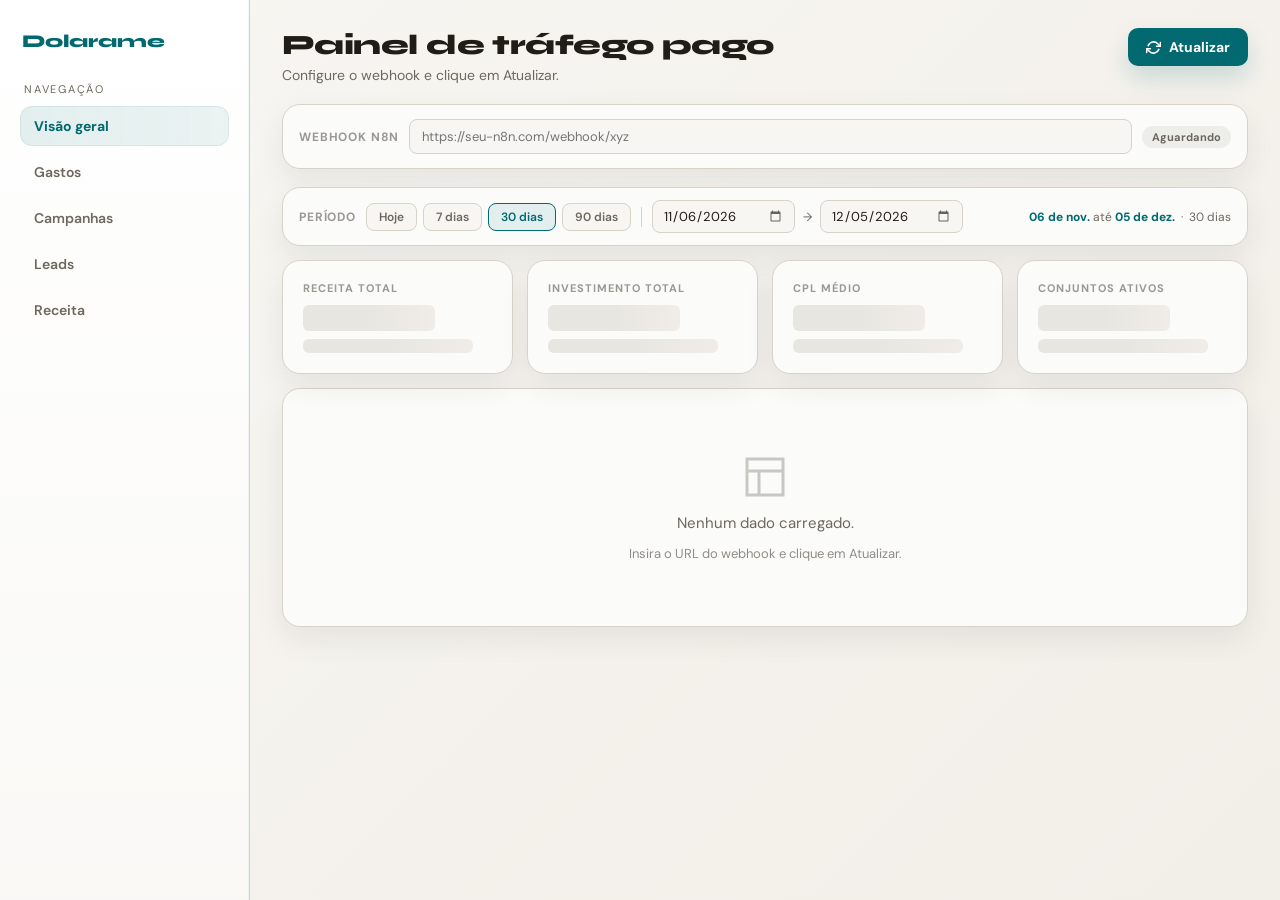
==== index.html @ 23c929d7 "update: separete files from projects" ====
<!DOCTYPE html>
<html lang="pt-BR" data-theme="light">

<head>
  <meta charset="UTF-8" />
  <meta name="viewport" content="width=device-width, initial-scale=1.0" />
  <title>Dolarame Board</title>
  <link
    href="https://fonts.googleapis.com/css2?family=Syne:wght@400;700;800&family=DM+Sans:ital,wght@0,400;0,500;0,700;1,400&display=swap"
    rel="stylesheet">
  <link rel="stylesheet" href="./shared.css" />
  <style>
    * {
      box-sizing: border-box;
    }

    body {
      margin: 0;
      font-family: 'DM Sans', Arial, sans-serif;
    }

    h1 {
      margin: 0;
      font-family: 'Syne', sans-serif;
      font-size: 28px;
      font-weight: 800;
      letter-spacing: -.01em;
    }

    .sub {
      color: var(--muted);
      margin-top: 4px;
      font-size: 14px;
    }

    .top-actions {
      display: flex;
      align-items: center;
      gap: 12px;
      flex-shrink: 0;
    }

    .last-updated {
      font-size: 12px;
      color: var(--muted);
    }

    .btn-refresh {
      display: inline-flex;
      align-items: center;
      gap: 8px;
      padding: 10px 18px;
      border-radius: 10px;
      background: var(--primary);
      color: #fff;
      font-family: 'DM Sans', sans-serif;
      font-size: 14px;
      font-weight: 700;
      border: none;
      cursor: pointer;
      transition: opacity .15s, transform .1s;
    }

    .btn-refresh:hover {
      opacity: .88;
    }

    .btn-refresh:active {
      transform: scale(.97);
    }

    .btn-refresh:disabled {
      opacity: .55;
      cursor: not-allowed;
    }

    .btn-refresh svg {
      width: 15px;
      height: 15px;
      transition: transform .6s ease;
    }

    .btn-refresh.loading svg {
      animation: spin .7s linear infinite;
    }

    @keyframes spin {
      to {
        transform: rotate(360deg);
      }
    }

    /* ── KPIs ── */
    .kpis {
      display: grid;
      grid-template-columns: repeat(4, minmax(0, 1fr));
      gap: 14px;
      margin-bottom: 14px;
    }

    .card {
      background: var(--surface2);
      border: 1px solid var(--border);
      border-radius: var(--radius);
      box-shadow: var(--shadow);
    }

    .kpi {
      padding: 20px;
    }

    .kpi .l {
      font-size: 11px;
      text-transform: uppercase;
      letter-spacing: .09em;
      color: #9a9891;
      font-weight: 700;
    }

    .kpi .v {
      font-size: 24px;
      font-weight: 800;
      font-family: 'Syne', sans-serif;
      margin-top: 10px;
    }

    .kpi .m {
      font-size: 13px;
      color: var(--muted);
      margin-top: 6px;
    }

    /* skeleton para KPIs */
    .skel {
      background: linear-gradient(90deg, #e8e6e1 25%, #f0ede8 50%, #e8e6e1 75%);
      background-size: 200% 100%;
      animation: shimmer 1.4s infinite;
      border-radius: 6px;
      height: 1em;
    }

    .skel-v {
      height: 1.6em;
      width: 70%;
      margin-top: 10px;
    }

    .skel-m {
      height: .9em;
      width: 90%;
      margin-top: 8px;
    }

    @keyframes shimmer {
      to {
        background-position: -200% 0;
      }
    }

    /* ── Estado de loading / erro / vazio ── */
    .state-box {
      display: flex;
      flex-direction: column;
      align-items: center;
      justify-content: center;
      gap: 12px;
      padding: 64px 24px;
      color: var(--muted);
      text-align: center;
    }

    .state-box svg {
      opacity: .35;
    }

    .state-box p {
      margin: 0;
      font-size: 15px;
    }

    .state-box small {
      font-size: 13px;
      opacity: .75;
    }

    .spinner-ring {
      width: 40px;
      height: 40px;
      border: 3px solid var(--border);
      border-top-color: var(--primary);
      border-radius: 50%;
      animation: spin .8s linear infinite;
    }

    /* ── Tabela ── */
    .table-card {
      overflow: auto;
    }

    .table-card table {
      width: 100%;
      border-collapse: collapse;
      min-width: 1600px;
    }

    .table-card th,
    .table-card td {
      padding: 16px;
      border-bottom: 1px solid var(--divider);
      vertical-align: top;
      text-align: left;
      font-size: 14px;
    }

    .table-card th {
      position: sticky;
      top: 0;
      background: var(--surface);
      z-index: 1;
      font-size: 11px;
      text-transform: uppercase;
      letter-spacing: .07em;
      color: #9a9891;
      font-weight: 700;
    }

    .table-card tr:last-child td {
      border-bottom: none;
    }

    .table-card tbody tr {
      transition: background .12s;
    }

    .table-card tbody tr:hover {
      background: rgba(1, 105, 111, .03);
    }

    .name {
      font-weight: 800;
      font-size: 14px;
    }

    .meta,
    .subt {
      display: block;
      color: var(--muted);
      font-size: 12px;
      margin-top: 4px;
    }

    /* badge de venda */
    .sale {
      display: inline-flex;
      flex-direction: column;
      gap: 3px;
      padding: 10px 12px;
      border-radius: 12px;
      border: 1px solid transparent;
      min-width: 128px;
    }

    .recent {
      background: rgba(67, 122, 34, .08);
      color: var(--success);
      border-color: rgba(67, 122, 34, .16);
    }

    .attention {
      background: rgba(209, 153, 0, .10);
      color: #9b6c00;
      border-color: rgba(209, 153, 0, .18);
    }

    .warn {
      background: rgba(218, 113, 1, .10);
      color: #a85600;
      border-color: rgba(218, 113, 1, .18);
    }

    .critical {
      background: rgba(161, 53, 68, .10);
      color: var(--error);
      border-color: rgba(161, 53, 68, .18);
    }

    .no-sale {
      background: rgba(111, 108, 101, .08);
      color: var(--muted);
      border-color: rgba(111, 108, 101, .18);
    }

    /* criativos */
    .creative {
      display: grid;
      gap: 6px;
      min-width: 200px;
    }

    .tag {
      font-size: 11px;
      font-weight: 700;
      padding: 3px 8px;
      border-radius: 999px;
      background: rgba(1, 105, 111, .10);
      color: var(--primary);
      margin-left: 4px;
    }

    .ad-item {
      display: flex;
      align-items: center;
      gap: 6px;
      font-size: 13px;
      color: var(--text);
    }

    /* Status dot agora é um ícone colorido por status */
    .ad-status-dot {
      width: 7px;
      height: 7px;
      border-radius: 50%;
      flex-shrink: 0;
    }

    .dot-active {
      background: var(--success);
    }

    .dot-paused {
      background: #e5a800;
    }

    /* amarelo */
    .dot-other {
      background: var(--error);
    }

    /* vermelho para demais status */

    /* Texto do criativo muda de cor conforme status */
    .ad-item.status-paused {
      color: #9b6c00;
    }

    .ad-item.status-other {
      color: var(--error);
    }

    .ad-item.status-active {
      color: var(--text);
    }

    .decision {
      max-width: 280px;
      padding: 10px 12px;
      border: 1px solid var(--border);
      border-radius: 10px;
      background: var(--surface);
      font-size: 13px;
    }

    .decision strong {
      display: block;
      margin-bottom: 2px;
    }

    .dash-val {
      color: var(--muted);
      font-style: italic;
    }

    /* ── Webhook config ── */
    .webhook-bar {
      display: flex;
      align-items: center;
      gap: 10px;
      margin-bottom: 18px;
      padding: 14px 16px;
      background: var(--surface2);
      border: 1px solid var(--border);
      border-radius: var(--radius);
    }

    .webhook-bar label {
      font-size: 12px;
      font-weight: 700;
      text-transform: uppercase;
      letter-spacing: .07em;
      color: #9a9891;
      white-space: nowrap;
    }

    .webhook-bar input {
      flex: 1;
      padding: 8px 12px;
      border: 1px solid var(--border);
      border-radius: 8px;
      background: var(--bg);
      font-family: 'DM Sans', monospace;
      font-size: 13px;
      color: var(--text);
      outline: none;
      transition: border-color .15s;
    }

    .webhook-bar input:focus {
      border-color: var(--primary);
    }

    .badge-status {
      font-size: 11px;
      font-weight: 700;
      padding: 4px 10px;
      border-radius: 999px;
      white-space: nowrap;
    }

    .bs-ok {
      background: var(--success-soft);
      color: var(--success);
    }

    .bs-err {
      background: var(--error-soft);
      color: var(--error);
    }

    .bs-idle {
      background: rgba(111, 108, 101, .1);
      color: var(--muted);
    }

    /* ── Date range picker ── */
    .date-bar {
      display: flex;
      align-items: center;
      gap: 10px;
      margin-bottom: 14px;
      padding: 12px 16px;
      background: var(--surface2);
      border: 1px solid var(--border);
      border-radius: var(--radius);
      flex-wrap: wrap;
    }

    .date-bar label {
      font-size: 12px;
      font-weight: 700;
      text-transform: uppercase;
      letter-spacing: .07em;
      color: #9a9891;
      white-space: nowrap;
    }

    .date-presets {
      display: flex;
      gap: 6px;
      flex-wrap: wrap;
    }

    .preset-btn {
      padding: 5px 12px;
      border-radius: 8px;
      border: 1px solid var(--border);
      background: var(--bg);
      font-family: 'DM Sans', sans-serif;
      font-size: 12px;
      font-weight: 600;
      color: var(--muted);
      cursor: pointer;
      transition: all .15s;
    }

    .preset-btn:hover {
      border-color: var(--primary);
      color: var(--primary);
      background: var(--primary-soft);
    }

    .preset-btn.active {
      background: var(--primary-soft);
      border-color: var(--primary);
      color: var(--primary);
    }

    .date-divider {
      width: 1px;
      height: 20px;
      background: var(--border);
      flex-shrink: 0;
    }

    .date-inputs {
      display: flex;
      align-items: center;
      gap: 8px;
    }

    .date-inputs span {
      font-size: 12px;
      color: var(--muted);
    }

    .date-input {
      padding: 6px 10px;
      border: 1px solid var(--border);
      border-radius: 8px;
      background: var(--bg);
      font-family: 'DM Sans', sans-serif;
      font-size: 13px;
      color: var(--text);
      outline: none;
      transition: border-color .15s;
      cursor: pointer;
    }

    .date-input:focus {
      border-color: var(--primary);
    }

    .date-input::-webkit-calendar-picker-indicator {
      cursor: pointer;
      opacity: .6;
    }

    .date-range-label {
      font-size: 12px;
      color: var(--muted);
      white-space: nowrap;
      margin-left: auto;
    }

    .date-range-label strong {
      color: var(--primary);
      font-weight: 700;
    }
  </style>
  </style>
</head>

<body>
  <div class="dash">
    <aside class="side">
      <div class="logo">
        <!-- Logo oficial Dolarame -->
        <img src="https://www.dolarame.com.br/wp-content/uploads/2022/11/dolarame_logo_verde-claro_verde-escuro.png"
          alt="Dolarame" onerror="this.style.display='none'; this.nextElementSibling.style.display='flex';" />
        <!-- Fallback de texto caso a imagem falhe -->
        <span
          style="display:none; font-family:'Syne',sans-serif; font-size:18px; font-weight:800; color:var(--primary);">Dolarame</span>
      </div>
      <div data-shared-nav></div>
    </aside>

    <main class="main">
      <div class="top">
        <div>
          <h1>Painel de tráfego pago</h1>
          <div class="sub" id="subtitle">Configure o webhook e clique em Atualizar.</div>
        </div>
        <div class="top-actions">
          <span class="last-updated" id="lastUpdated"></span>
          <button class="btn-refresh" id="btnRefresh" onclick="fetchData()">
            <svg viewBox="0 0 24 24" fill="none" stroke="currentColor" stroke-width="2.5" stroke-linecap="round"
              stroke-linejoin="round">
              <path d="M23 4v6h-6" />
              <path d="M1 20v-6h6" />
              <path d="M3.51 9a9 9 0 0 1 14.85-3.36L23 10M1 14l4.64 4.36A9 9 0 0 0 20.49 15" />
            </svg>
            Atualizar
          </button>
        </div>
      </div>

      <!-- Webhook config -->
      <div class="webhook-bar">
        <label>Webhook N8N</label>
        <input type="text" id="webhookUrl" placeholder="https://seu-n8n.com/webhook/xyz" />
        <span class="badge-status bs-idle" id="statusBadge">Aguardando</span>
      </div>

      <!-- Date range picker -->
      <div class="date-bar">
        <label>Período</label>
        <div class="date-presets">
          <button class="preset-btn" data-days="0">Hoje</button>
          <button class="preset-btn" data-days="6">7 dias</button>
          <button class="preset-btn active" data-days="29">30 dias</button>
          <button class="preset-btn" data-days="89">90 dias</button>
        </div>
        <div class="date-divider"></div>
        <div class="date-inputs">
          <input type="date" class="date-input" id="startDate" />
          <span>→</span>
          <input type="date" class="date-input" id="endDate" />
        </div>
        <span class="date-range-label" id="dateRangeLabel"></span>
      </div>

      <!-- KPIs -->
      <div class="kpis" id="kpisArea">
        <div class="card kpi">
          <div class="l">Receita total</div>
          <div class="skel skel-v"></div>
          <div class="skel skel-m"></div>
        </div>
        <div class="card kpi">
          <div class="l">Investimento total</div>
          <div class="skel skel-v"></div>
          <div class="skel skel-m"></div>
        </div>
        <div class="card kpi">
          <div class="l">CPL médio</div>
          <div class="skel skel-v"></div>
          <div class="skel skel-m"></div>
        </div>
        <div class="card kpi">
          <div class="l">Conjuntos ativos</div>
          <div class="skel skel-v"></div>
          <div class="skel skel-m"></div>
        </div>
      </div>

      <!-- Tabela -->
      <div class="card table-card" id="tableArea">
        <div class="state-box">
          <svg width="48" height="48" viewBox="0 0 24 24" fill="none" stroke="currentColor" stroke-width="1.5">
            <path d="M3 3h18v18H3z" rx="2" />
            <path d="M3 9h18M9 21V9" />
          </svg>
          <p>Nenhum dado carregado.</p>
          <small>Insira o URL do webhook e clique em Atualizar.</small>
        </div>
      </div>
    </main>
  </div>

  <script src="./shared-menu.js"></script>
  <script>
    // ── Helpers ──────────────────────────────────────────────────────────
    const brl = v => 'R$ ' + Number(v).toLocaleString('pt-BR', { minimumFractionDigits: 2, maximumFractionDigits: 2 });
    const brlInt = v => 'R$ ' + Number(v).toLocaleString('pt-BR', { minimumFractionDigits: 0, maximumFractionDigits: 0 });

    function daysSince(dateStr) {
      if (!dateStr) return null;
      const diff = Date.now() - new Date(dateStr).getTime();
      return Math.floor(diff / 86400000);
    }

    function saleClass(days) {
      if (days === null) return 'no-sale';
      if (days <= 3) return 'recent';
      if (days <= 7) return 'attention';
      if (days <= 14) return 'warn';
      return 'critical';
    }

    function saleLabel(days) {
      if (days === null) return '<strong>—</strong><span class="subt">Sem registro</span>';
      if (days === 0) return '<strong>Hoje</strong><span class="subt">Vendeu hoje</span>';
      return `<strong>${days} dia${days !== 1 ? 's' : ''}</strong><span class="subt">Última venda</span>`;
    }

    // ── Status do criativo: dot + classe de cor no texto ─────────────────
    function adStatusDot(status) {
      if (!status) return '';
      const s = status.toUpperCase();
      if (s === 'ACTIVE') return `<span class="ad-status-dot dot-active"></span>`;
      if (s === 'PAUSED') return `<span class="ad-status-dot dot-paused"></span>`;
      return `<span class="ad-status-dot dot-other"></span>`;
    }

    function adItemClass(status) {
      if (!status) return 'status-other';
      const s = status.toUpperCase();
      if (s === 'ACTIVE') return 'status-active';
      if (s === 'PAUSED') return 'status-paused';
      return 'status-other';
    }

    function dash(val) {
      return (val === null || val === undefined || val === '')
        ? '<span class="dash-val">—</span>'
        : val;
    }

    // ── Ordenação por venda mais recente ─────────────────────────────────
    function sortByLastSale(data) {
      return [...data].sort((a, b) => {
        const dateA = a.ad_sets?.resume?.lastSaleDate;
        const dateB = b.ad_sets?.resume?.lastSaleDate;
        // Sem data vai pro final
        if (!dateA && !dateB) return 0;
        if (!dateA) return 1;
        if (!dateB) return -1;
        return new Date(dateB) - new Date(dateA); // mais recente primeiro
      });
    }

    // ── KPIs ─────────────────────────────────────────────────────────────
    function renderKPIs(data) {
      const totalRevenue = data.reduce((s, i) => s + (i.ad_sets?.resume?.totalConverted || 0), 0);
      const totalSpend = data.reduce((s, i) => s + (i.ad_sets?.spend || 0), 0);
      const totalLeads = data.reduce((s, i) => s + (i.ad_sets?.resume?.capturedCount || 0), 0);
      const activeCount = data.filter(i => i.ad_sets?.effective_status === 'ACTIVE').length;
      const roas = totalSpend > 0 ? (totalRevenue / totalSpend).toFixed(2) : '—';
      const cpl = totalLeads > 0 ? (totalSpend / totalLeads).toFixed(2) : '—';

      document.getElementById('kpisArea').innerHTML = `
        <div class="card kpi">
          <div class="l">Receita total</div>
          <div class="v">${brlInt(totalRevenue)}</div>
          <div class="m">ROAS geral: ${roas}</div>
        </div>
        <div class="card kpi">
          <div class="l">Investimento total</div>
          <div class="v">${brlInt(totalSpend)}</div>
          <div class="m">${data.length} conjuntos no total</div>
        </div>
        <div class="card kpi">
          <div class="l">CPL médio</div>
          <div class="v">R$ ${cpl}</div>
          <div class="m">${totalLeads.toLocaleString('pt-BR')} leads captados</div>
        </div>
        <div class="card kpi">
          <div class="l">Conjuntos ativos</div>
          <div class="v">${activeCount}</div>
          <div class="m">${data.length - activeCount} pausado${data.length - activeCount !== 1 ? 's' : ''}</div>
        </div>
      `;
    }

    // ── Tabela ───────────────────────────────────────────────────────────
    function renderTable(data) {
      // Ordena por última venda mais recente antes de renderizar
      const sorted = sortByLastSale(data);

      const rows = sorted.map(item => {
        const campaign = item.campaign?.name || '—';
        const adset = item.ad_sets || {};
        const ads = item.ads || [];
        const resume = adset.resume || {};

        const days = daysSince(resume.lastSaleDate);
        const sClass = saleClass(days);
        const sLbl = saleLabel(days);

        const status = adset.effective_status || '';
        const statusTxt = status === 'ACTIVE' ? 'Ativo' : status === 'PAUSED' ? 'Pausado' : status || '—';

        const spend = adset.spend != null ? brl(adset.spend) : '—';
        const daily = adset.daily_budget != null ? brlInt(adset.daily_budget / 100) : '—';
        const revenue = resume.totalConverted != null ? brl(resume.totalConverted) : '—';
        const roas = (adset.spend && resume.totalConverted)
          ? (resume.totalConverted / adset.spend).toFixed(2)
          : null;
        const cpl = (adset.spend && resume.capturedCount)
          ? brl(adset.spend / resume.capturedCount)
          : '—';
        const cpr = resume.soldCount && adset.spend
          ? brl(adset.spend / resume.soldCount)
          : null;

        // Criativos com cor por status
        const creativesHtml = ads.length
          ? ads.map((ad, idx) => {
            const label = ad.name || `Criativo ${idx + 1}`;
            const isFirst = idx === 0;
            const itemClass = adItemClass(ad.effective_status);
            return `<div class="ad-item ${itemClass}">${adStatusDot(ad.effective_status)}<span>${label}${isFirst ? '<span class="tag">Maior orçamento</span>' : ''}</span></div>`;
          }).join('')
          : '<span class="dash-val">—</span>';

        return `
          <tr>
            <td>
              <span class="name">${adset.name || '—'}</span>
              <span class="meta">${campaign}</span>
              <span class="meta">${statusTxt}</span>
            </td>
            <td>
              <span class="sale ${sClass}">${sLbl}</span>
            </td>
            <td>
              ${cpr ? cpr + '<span class="subt">por venda</span>' : dash(null)}
            </td>
            <td>
              <div class="creative">${creativesHtml}</div>
            </td>
            <td>${cpl}</td>
            <td>
              <div class="decision">
                <span class="dash-val">—</span>
              </div>
            </td>
            <td>${daily}<span class="subt">por dia</span></td>
            <td>${spend}</td>
            <td>
              ${revenue}
              ${roas ? `<span class="subt">ROAS ${roas}</span>` : ''}
            </td>
          </tr>
        `;
      }).join('');

      document.getElementById('tableArea').innerHTML = `
        <table>
          <thead>
            <tr>
              <th>Nome do conjunto</th>
              <th>Última venda ↓</th>
              <th>Custo por resultado</th>
              <th>Criativos</th>
              <th>Custo por lead</th>
              <th>Última decisão</th>
              <th>Orçamento diário</th>
              <th>Total gasto</th>
              <th>Receita gerada</th>
            </tr>
          </thead>
          <tbody>${rows}</tbody>
        </table>
      `;
    }

    // ── Fetch principal ───────────────────────────────────────────────────
    async function fetchData() {
      const url = document.getElementById('webhookUrl').value.trim();
      if (!url) {
        alert('Insira o URL do webhook do N8N antes de atualizar.');
        return;
      }

      const btn = document.getElementById('btnRefresh');
      const badge = document.getElementById('statusBadge');
      const sub = document.getElementById('subtitle');

      btn.disabled = true;
      btn.classList.add('loading');
      badge.textContent = 'Carregando…';
      badge.className = 'badge-status bs-idle';

      document.getElementById('tableArea').innerHTML = `
        <div class="state-box">
          <div class="spinner-ring"></div>
          <p>Buscando dados no N8N…</p>
          <small>Isso pode levar alguns segundos.</small>
        </div>
      `;

      document.getElementById('kpisArea').innerHTML = `
        <div class="card kpi"><div class="l">Receita total</div><div class="skel skel-v"></div><div class="skel skel-m"></div></div>
        <div class="card kpi"><div class="l">Investimento total</div><div class="skel skel-v"></div><div class="skel skel-m"></div></div>
        <div class="card kpi"><div class="l">CPL médio</div><div class="skel skel-v"></div><div class="skel skel-m"></div></div>
        <div class="card kpi"><div class="l">Conjuntos ativos</div><div class="skel skel-v"></div><div class="skel skel-m"></div></div>
      `;

      try {
        const res = await fetch(url, {
          method: 'POST',
          headers: { 'Content-Type': 'application/json' },
          body: JSON.stringify({
            source: 'dolarame-board',
            timestamp: new Date().toISOString(),
            startDate: document.getElementById('startDate').value,
            endDate: document.getElementById('endDate').value,
          }),
        });

        if (!res.ok) throw new Error(`HTTP ${res.status}`);

        let raw = await res.json();
        console.log('[Dolarame] Resposta bruta do N8N:', JSON.stringify(raw, null, 2));

        let data = raw;

        if (!Array.isArray(data)) {
          if (Array.isArray(data.data)) data = data.data;
          else if (Array.isArray(data.items)) data = data.items;
          else if (Array.isArray(data.results)) data = data.results;
          else if (data.campaign || data.ad_sets) data = [data];
          else {
            const found = Object.values(data).find(v => Array.isArray(v));
            if (found) data = found;
            else throw new Error(`Formato inesperado. Veja o console (F12) para o JSON bruto.`);
          }
        }

        if (data.length > 0 && data[0].json && !data[0].ad_sets) {
          data = data.map(i => i.json);
        }

        renderKPIs(data);
        renderTable(data);

        const now = new Date().toLocaleTimeString('pt-BR', { hour: '2-digit', minute: '2-digit' });
        document.getElementById('lastUpdated').textContent = `Atualizado às ${now}`;
        sub.textContent = `${data.length} conjunto${data.length !== 1 ? 's' : ''} carregado${data.length !== 1 ? 's' : ''}.`;
        badge.textContent = 'OK';
        badge.className = 'badge-status bs-ok';

      } catch (err) {
        document.getElementById('tableArea').innerHTML = `
          <div class="state-box">
            <svg width="48" height="48" viewBox="0 0 24 24" fill="none" stroke="currentColor" stroke-width="1.5"><circle cx="12" cy="12" r="10"/><line x1="12" y1="8" x2="12" y2="12"/><line x1="12" y1="16" x2="12.01" y2="16"/></svg>
            <p>Erro ao buscar dados.</p>
            <small>${err.message}</small>
          </div>
        `;

        document.getElementById('kpisArea').innerHTML = `
          <div class="card kpi"><div class="l">Receita total</div><div class="v">—</div></div>
          <div class="card kpi"><div class="l">Investimento total</div><div class="v">—</div></div>
          <div class="card kpi"><div class="l">CPL médio</div><div class="v">—</div></div>
          <div class="card kpi"><div class="l">Conjuntos ativos</div><div class="v">—</div></div>
        `;

        badge.textContent = 'Erro';
        badge.className = 'badge-status bs-err';
        sub.textContent = 'Falha ao carregar dados.';
      } finally {
        btn.disabled = false;
        btn.classList.remove('loading');
      }
    }

    // ── Date range logic ─────────────────────────────────────────────────
    function toLocalISO(date) {
      // Returns YYYY-MM-DD in local timezone
      const y = date.getFullYear();
      const m = String(date.getMonth() + 1).padStart(2, '0');
      const d = String(date.getDate()).padStart(2, '0');
      return `${y}-${m}-${d}`;
    }

    function applyPreset(days) {
      const end = new Date();
      const start = new Date();
      start.setDate(start.getDate() - days);
      document.getElementById('startDate').value = toLocalISO(start);
      document.getElementById('endDate').value = toLocalISO(end);
      updateRangeLabel();
    }

    function updateRangeLabel() {
      const start = document.getElementById('startDate').value;
      const end = document.getElementById('endDate').value;
      const lbl = document.getElementById('dateRangeLabel');
      if (!start || !end) { lbl.innerHTML = ''; return; }

      const fmt = d => new Date(d + 'T00:00:00').toLocaleDateString('pt-BR', { day: '2-digit', month: 'short' });
      const diffDays = Math.round((new Date(end) - new Date(start)) / 86400000) + 1;
      lbl.innerHTML = `<strong>${fmt(start)}</strong> até <strong>${fmt(end)}</strong> &nbsp;·&nbsp; ${diffDays} dia${diffDays !== 1 ? 's' : ''}`;
    }

    function syncPresetButtons() {
      const start = document.getElementById('startDate').value;
      const end = document.getElementById('endDate').value;
      if (!start || !end) return;

      const endDate = new Date(end + 'T00:00:00');
      const startDate = new Date(start + 'T00:00:00');
      const today = new Date(); today.setHours(0, 0, 0, 0);
      const diffDays = Math.round((endDate - startDate) / 86400000);

      const presetMap = { 0: 0, 6: 6, 29: 29, 89: 89 };

      document.querySelectorAll('.preset-btn').forEach(btn => {
        const d = parseInt(btn.dataset.days);
        const expectedStart = new Date(today);
        expectedStart.setDate(today.getDate() - d);
        const matches = toLocalISO(expectedStart) === start && toLocalISO(today) === end;
        btn.classList.toggle('active', matches);
      });
    }

    // Trigger fetch when both dates are set
    function onDateChange() {
      const start = document.getElementById('startDate').value;
      const end = document.getElementById('endDate').value;
      updateRangeLabel();
      syncPresetButtons();
      if (start && end && start <= end) {
        const url = document.getElementById('webhookUrl').value.trim();
        if (url) fetchData();
      }
    }

    window.addEventListener('DOMContentLoaded', () => {
      // Restore webhook URL
      const saved = localStorage.getItem('dolarame_webhook_url');
      if (saved) document.getElementById('webhookUrl').value = saved;

      // Restore or default dates
      const savedStart = localStorage.getItem('dolarame_start_date');
      const savedEnd = localStorage.getItem('dolarame_end_date');
      if (savedStart && savedEnd) {
        document.getElementById('startDate').value = savedStart;
        document.getElementById('endDate').value = savedEnd;
        updateRangeLabel();
        syncPresetButtons();
      } else {
        applyPreset(29); // default: last 30 days
      }

      // Preset buttons
      document.querySelectorAll('.preset-btn').forEach(btn => {
        btn.addEventListener('click', () => {
          const days = parseInt(btn.dataset.days);
          applyPreset(days);
          document.querySelectorAll('.preset-btn').forEach(b => b.classList.remove('active'));
          btn.classList.add('active');
          const url = document.getElementById('webhookUrl').value.trim();
          if (url) fetchData();
        });
      });

      // Date inputs
      document.getElementById('startDate').addEventListener('change', () => {
        localStorage.setItem('dolarame_start_date', document.getElementById('startDate').value);
        onDateChange();
      });
      document.getElementById('endDate').addEventListener('change', () => {
        localStorage.setItem('dolarame_end_date', document.getElementById('endDate').value);
        onDateChange();
      });
    });

    document.getElementById('webhookUrl').addEventListener('input', e => {
      localStorage.setItem('dolarame_webhook_url', e.target.value);
    });
  </script>
</body>

</html>
---- shared.css ----
:root {
  --bg: #f7f6f2;
  --surface: #f9f8f5;
  --surface-strong: #ffffff;
  --surface2: #fbfbf9;
  --border: #d8d3c9;
  --divider: #e5e0d7;
  --text: #201c16;
  --muted: #6d685e;
  --primary: #01696f;
  --primary-soft: #e3efee;
  --accent: #0f8c91;
  --radius: 18px;
  --shadow: 0 12px 30px rgba(20, 24, 29, 0.07);
}

body {
  background: linear-gradient(135deg, #f7f6f2 0%, #f2eee8 100%);
  color: var(--text);
}

.dash {
  display: grid;
  grid-template-columns: 250px 1fr;
  min-height: 100vh;
  background: transparent;
}

.side {
  position: sticky;
  top: 0;
  height: 100vh;
  padding: 24px 20px;
  border-right: 1px solid var(--border);
  background: linear-gradient(180deg, rgba(255, 255, 255, 0.96), rgba(249, 248, 245, 0.96));
  backdrop-filter: blur(12px);
  box-shadow: inset -1px 0 0 rgba(1, 105, 111, 0.05);
}

.logo {
  display: flex;
  align-items: center;
  gap: 10px;
  margin-bottom: 16px;
  padding: 6px 2px;
}

.logo img {
  height: 48px;
  width: auto;
  object-fit: contain;
  filter: drop-shadow(0 4px 10px rgba(1, 105, 111, 0.16));
}

.navt {
  font-size: 11px;
  letter-spacing: 0.16em;
  text-transform: uppercase;
  color: var(--muted);
  margin: 24px 0 10px;
  padding-left: 4px;
}

.nav a {
  display: flex;
  align-items: center;
  gap: 8px;
  padding: 11px 14px;
  border-radius: 12px;
  color: var(--muted);
  text-decoration: none;
  margin-bottom: 6px;
  font-size: 14px;
  font-weight: 600;
  transition: all 180ms ease;
}

.nav a:hover {
  background: rgba(1, 105, 111, 0.08);
  color: var(--primary);
  transform: translateX(2px);
}

.nav a.active {
  background: linear-gradient(90deg, var(--primary-soft), rgba(1, 105, 111, 0.08));
  color: var(--primary);
  font-weight: 700;
  box-shadow: inset 0 0 0 1px rgba(1, 105, 111, 0.08);
}

.main {
  padding: 28px 32px;
}

.top {
  display: flex;
  justify-content: space-between;
  align-items: flex-start;
  margin-bottom: 20px;
  gap: 16px;
}

.top h1 {
  margin: 0;
  font-family: 'Syne', sans-serif;
  letter-spacing: -0.02em;
}

.sub {
  color: var(--muted);
  margin-top: 6px;
  font-size: 14px;
}

.card {
  background: rgba(255, 255, 255, 0.94);
  border: 1px solid var(--border);
  border-radius: var(--radius);
  box-shadow: var(--shadow);
}

.btn-refresh {
  box-shadow: 0 12px 24px rgba(1, 105, 111, 0.18);
}

.webhook-bar,
.date-bar {
  background: rgba(255, 255, 255, 0.9);
  border: 1px solid var(--divider);
  border-radius: 18px;
  box-shadow: var(--shadow);
}

.kpi {
  padding: 20px;
}

.table-card {
  overflow: auto;
}

.table-card th {
  background: var(--surface);
}

@media (max-width: 980px) {
  .dash {
    grid-template-columns: 1fr;
  }

  .side {
    display: none;
  }

  .main {
    padding: 20px;
  }
}
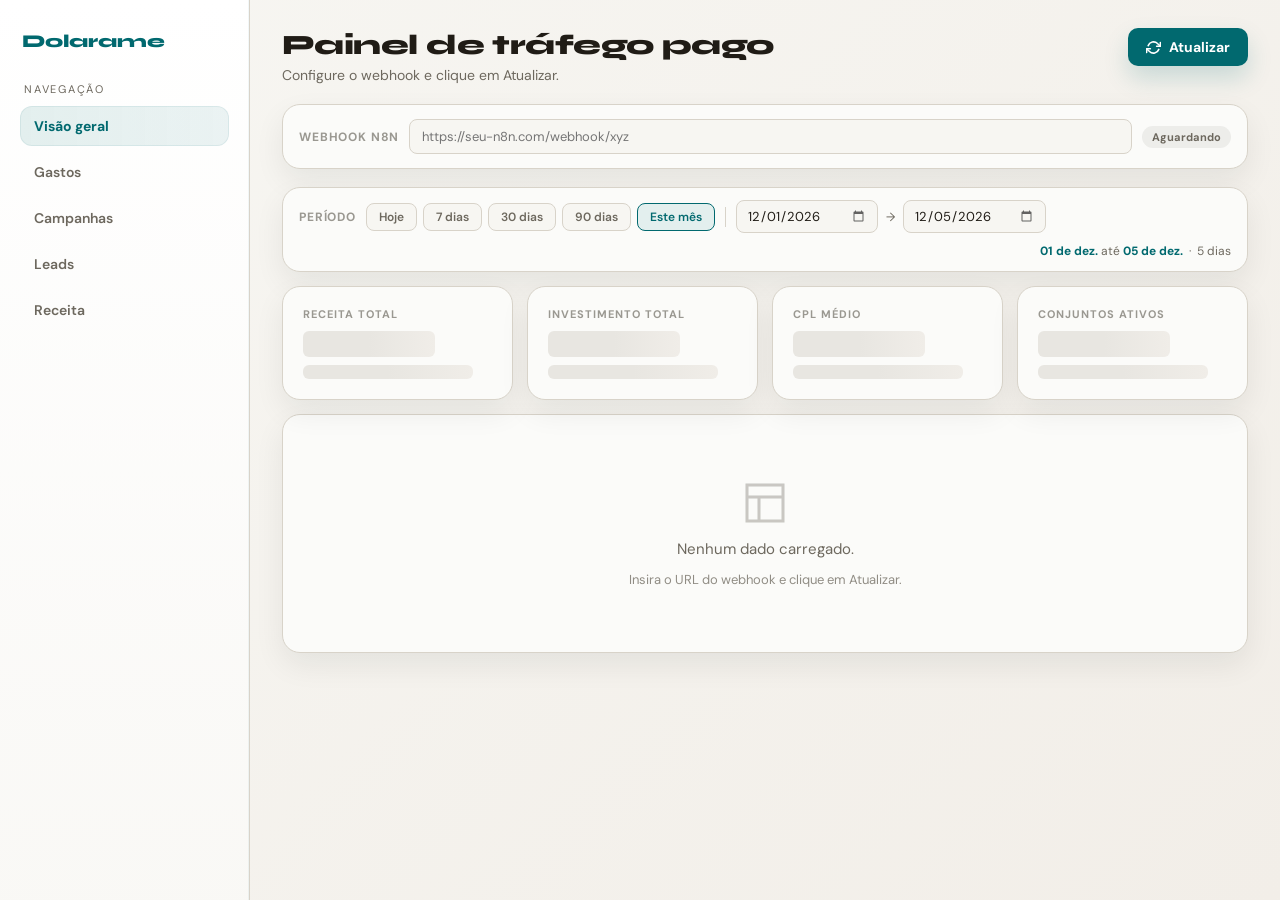
==== commit 7e8b68fc: "feat: add this_month and change date default picker" ====
--- a/index.html
+++ b/index.html
@@ -536,7 +536,6 @@
       font-weight: 700;
     }
   </style>
-  </style>
 </head>
 
 <body>
@@ -586,8 +585,9 @@
         <div class="date-presets">
           <button class="preset-btn" data-days="0">Hoje</button>
           <button class="preset-btn" data-days="6">7 dias</button>
-          <button class="preset-btn active" data-days="29">30 dias</button>
+          <button class="preset-btn" data-days="29">30 dias</button>
           <button class="preset-btn" data-days="89">90 dias</button>
+          <button class="preset-btn active" id="btnMonthToDate">Este mês</button>
         </div>
         <div class="date-divider"></div>
         <div class="date-inputs">
@@ -943,6 +943,14 @@
       updateRangeLabel();
     }
 
+    function applyMonthToDate() {
+      const end = new Date();
+      const start = new Date(end.getFullYear(), end.getMonth(), 1); // dia 1 do mês atual
+      document.getElementById('startDate').value = toLocalISO(start);
+      document.getElementById('endDate').value = toLocalISO(end);
+      updateRangeLabel();
+    }
+
     function updateRangeLabel() {
       const start = document.getElementById('startDate').value;
       const end = document.getElementById('endDate').value;
@@ -962,17 +970,22 @@
       const endDate = new Date(end + 'T00:00:00');
       const startDate = new Date(start + 'T00:00:00');
       const today = new Date(); today.setHours(0, 0, 0, 0);
-      const diffDays = Math.round((endDate - startDate) / 86400000);
-
-      const presetMap = { 0: 0, 6: 6, 29: 29, 89: 89 };
-
-      document.querySelectorAll('.preset-btn').forEach(btn => {
+
+      let anyDaysMatch = false;
+
+      document.querySelectorAll('.preset-btn[data-days]').forEach(btn => {
         const d = parseInt(btn.dataset.days);
         const expectedStart = new Date(today);
         expectedStart.setDate(today.getDate() - d);
         const matches = toLocalISO(expectedStart) === start && toLocalISO(today) === end;
         btn.classList.toggle('active', matches);
+        if (matches) anyDaysMatch = true;
       });
+
+      // Verifica se corresponde ao "mês atual"
+      const monthStart = new Date(today.getFullYear(), today.getMonth(), 1);
+      const isMonthToDate = toLocalISO(monthStart) === start && toLocalISO(today) === end;
+      document.getElementById('btnMonthToDate').classList.toggle('active', isMonthToDate && !anyDaysMatch);
     }
 
     // Trigger fetch when both dates are set
@@ -1001,11 +1014,11 @@
         updateRangeLabel();
         syncPresetButtons();
       } else {
-        applyPreset(29); // default: last 30 days
+        applyMonthToDate(); // padrão: do dia 1 do mês atual até hoje
       }
 
-      // Preset buttons
-      document.querySelectorAll('.preset-btn').forEach(btn => {
+      // Preset buttons (dias fixos)
+      document.querySelectorAll('.preset-btn[data-days]').forEach(btn => {
         btn.addEventListener('click', () => {
           const days = parseInt(btn.dataset.days);
           applyPreset(days);
@@ -1014,6 +1027,15 @@
           const url = document.getElementById('webhookUrl').value.trim();
           if (url) fetchData();
         });
+      });
+
+      // Botão "Este mês"
+      document.getElementById('btnMonthToDate').addEventListener('click', () => {
+        applyMonthToDate();
+        document.querySelectorAll('.preset-btn').forEach(b => b.classList.remove('active'));
+        document.getElementById('btnMonthToDate').classList.add('active');
+        const url = document.getElementById('webhookUrl').value.trim();
+        if (url) fetchData();
       });
 
       // Date inputs
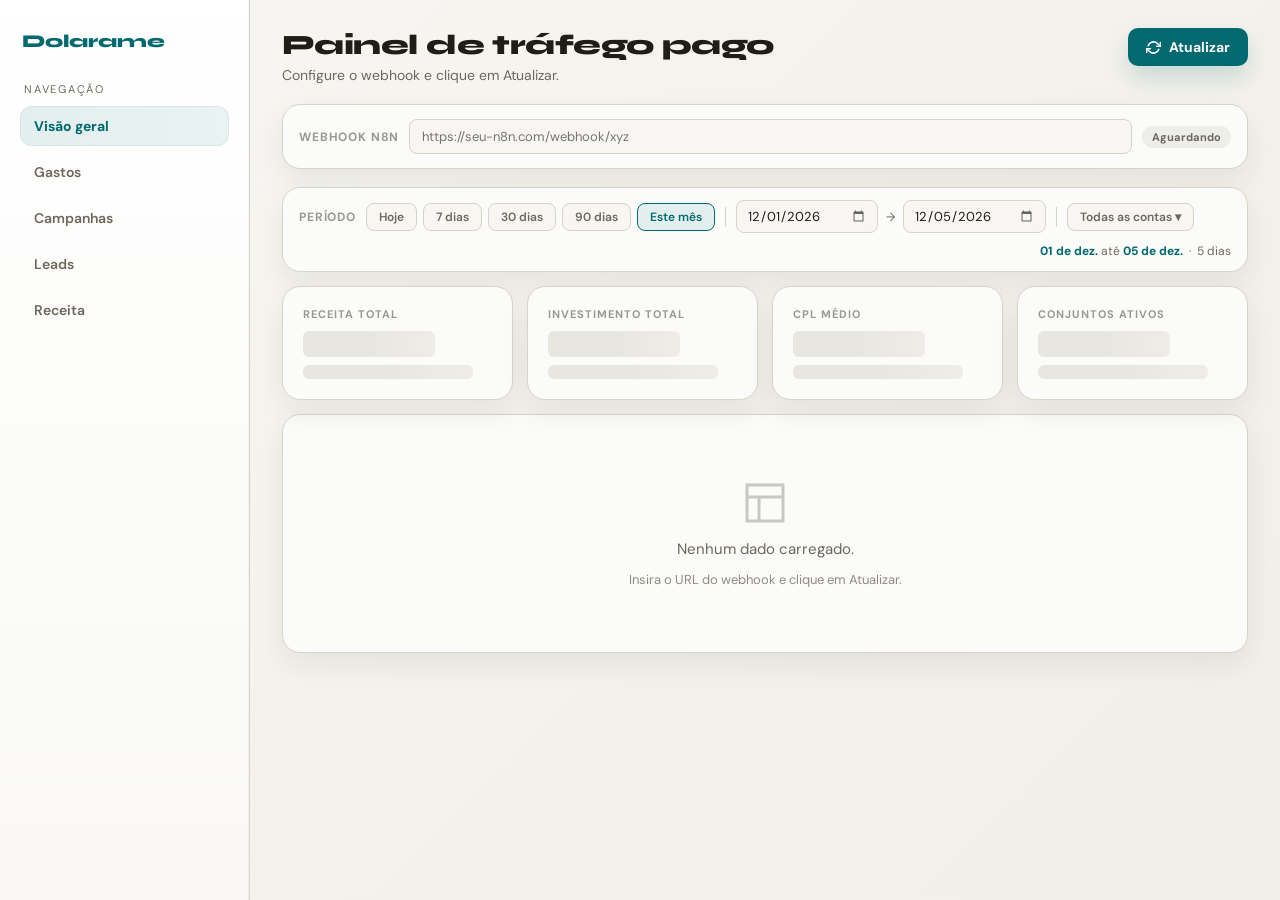
==== commit 2535ff72: "feat: add account selector" ====
--- a/index.html
+++ b/index.html
@@ -535,6 +535,65 @@
       color: var(--primary);
       font-weight: 700;
     }
+
+    /* ── Seletor de contas ── */
+    .account-selector {
+      position: relative;
+    }
+
+    .account-dropdown {
+      display: none;
+      position: absolute;
+      top: calc(100% + 6px);
+      left: 0;
+      min-width: 240px;
+      max-height: 280px;
+      overflow-y: auto;
+      background: var(--surface);
+      border: 1px solid var(--border);
+      border-radius: 10px;
+      box-shadow: var(--shadow);
+      padding: 8px;
+      z-index: 30;
+    }
+
+    .account-dropdown.open {
+      display: block;
+    }
+
+    .account-dropdown-item {
+      display: flex;
+      align-items: center;
+      gap: 8px;
+      padding: 7px 8px;
+      border-radius: 8px;
+      cursor: pointer;
+      font-size: 13px;
+    }
+
+    .account-dropdown-item:hover {
+      background: var(--primary-soft);
+    }
+
+    .account-dropdown-item label {
+      cursor: pointer;
+      flex: 1;
+      text-transform: none;
+      letter-spacing: normal;
+      font-weight: 500;
+      color: var(--text);
+    }
+
+    .account-dropdown-item input[type="checkbox"] {
+      cursor: pointer;
+      accent-color: var(--primary);
+    }
+
+    .account-dropdown-divider {
+      height: 1px;
+      background: var(--divider);
+      margin: 6px 0;
+    }
   </style>
 </head>
 
@@ -595,6 +654,25 @@
           <span>→</span>
           <input type="date" class="date-input" id="endDate" />
         </div>
+
+        <div class="date-divider"></div>
+
+        <div class="account-selector" id="accountSelector">
+          <button class="preset-btn" type="button" onclick="toggleAccountDropdown()">
+            <span id="accountSelectorLabel">Todas as contas</span> ▾
+          </button>
+          <div class="account-dropdown" id="accountDropdown">
+            <div class="account-dropdown-item">
+              <input type="checkbox" id="accountSelectAll" checked onchange="onSelectAllToggle(this)" />
+              <label for="accountSelectAll"><strong>Selecionar todas</strong></label>
+            </div>
+            <div class="account-dropdown-divider"></div>
+            <div id="accountCheckboxList">
+              <!-- populado dinamicamente após o fetch -->
+            </div>
+          </div>
+        </div>
+
         <span class="date-range-label" id="dateRangeLabel"></span>
       </div>
 
@@ -660,6 +738,98 @@
       if (days === null) return '<strong>—</strong><span class="subt">Sem registro</span>';
       if (days === 0) return '<strong>Hoje</strong><span class="subt">Vendeu hoje</span>';
       return `<strong>${days} dia${days !== 1 ? 's' : ''}</strong><span class="subt">Última venda</span>`;
+    }
+
+    // ── Estado global de dados e filtro de contas ──────────────────────────
+    let rawData = [];
+    let allAccountIds = [];
+    let selectedAccountIds = new Set();
+
+    function accountKey(item) {
+      return (item.account?.id || item.account?.name || 'unknown').toString();
+    }
+
+    function buildAccountOptions(data) {
+      const map = new Map();
+      data.forEach(item => {
+        const key = accountKey(item);
+        if (!map.has(key)) map.set(key, item.account?.name || key);
+      });
+      return Array.from(map.entries()).map(([id, name]) => ({ id, name }));
+    }
+
+    function initAccountSelector(data) {
+      const options = buildAccountOptions(data);
+      allAccountIds = options.map(o => o.id);
+      selectedAccountIds = new Set(allAccountIds); // começa com todas marcadas
+
+      const list = document.getElementById('accountCheckboxList');
+      list.innerHTML = options.map(opt => `
+        <div class="account-dropdown-item">
+          <input type="checkbox" class="account-checkbox" value="${opt.id}" id="acc-${opt.id}" checked />
+          <label for="acc-${opt.id}">${opt.name}</label>
+        </div>
+      `).join('');
+
+      list.querySelectorAll('.account-checkbox').forEach(cb => {
+        cb.addEventListener('change', onAccountCheckboxChange);
+      });
+
+      document.getElementById('accountSelectAll').checked = true;
+      updateAccountSelectorLabel(options);
+    }
+
+    function onAccountCheckboxChange() {
+      selectedAccountIds = new Set(
+        Array.from(document.querySelectorAll('.account-checkbox:checked')).map(cb => cb.value)
+      );
+      document.getElementById('accountSelectAll').checked = selectedAccountIds.size === allAccountIds.length;
+      updateAccountSelectorLabel(buildAccountOptions(rawData));
+      applyFiltersAndRender();
+    }
+
+    function onSelectAllToggle(checkbox) {
+      document.querySelectorAll('.account-checkbox').forEach(cb => { cb.checked = checkbox.checked; });
+      selectedAccountIds = checkbox.checked ? new Set(allAccountIds) : new Set();
+      updateAccountSelectorLabel(buildAccountOptions(rawData));
+      applyFiltersAndRender();
+    }
+
+    function updateAccountSelectorLabel(options) {
+      const label = document.getElementById('accountSelectorLabel');
+      if (selectedAccountIds.size === 0) {
+        label.textContent = 'Nenhuma conta';
+      } else if (selectedAccountIds.size === allAccountIds.length) {
+        label.textContent = 'Todas as contas';
+      } else if (selectedAccountIds.size === 1) {
+        const id = Array.from(selectedAccountIds)[0];
+        const opt = options.find(o => o.id === id);
+        label.textContent = opt ? opt.name : '1 conta';
+      } else {
+        label.textContent = `${selectedAccountIds.size} contas selecionadas`;
+      }
+    }
+
+    function toggleAccountDropdown() {
+      document.getElementById('accountDropdown').classList.toggle('open');
+    }
+
+    function closeAccountDropdown() {
+      document.getElementById('accountDropdown').classList.remove('open');
+    }
+
+    function getFilteredData() {
+      if (allAccountIds.length === 0) return rawData;
+      return rawData.filter(item => selectedAccountIds.has(accountKey(item)));
+    }
+
+    function applyFiltersAndRender() {
+      const filtered = getFilteredData();
+      renderKPIs(filtered);
+      renderTable(filtered);
+
+      document.getElementById('subtitle').textContent =
+        `${filtered.length} conjunto${filtered.length !== 1 ? 's' : ''} exibido${filtered.length !== 1 ? 's' : ''} de ${rawData.length} carregado${rawData.length !== 1 ? 's' : ''}.`;
     }
 
     // ── Status do criativo: dot + classe de cor no texto ─────────────────
@@ -891,12 +1061,12 @@
           data = data.map(i => i.json);
         }
 
-        renderKPIs(data);
-        renderTable(data);
+        rawData = data;
+        initAccountSelector(rawData);
+        applyFiltersAndRender();
 
         const now = new Date().toLocaleTimeString('pt-BR', { hour: '2-digit', minute: '2-digit' });
         document.getElementById('lastUpdated').textContent = `Atualizado às ${now}`;
-        sub.textContent = `${data.length} conjunto${data.length !== 1 ? 's' : ''} carregado${data.length !== 1 ? 's' : ''}.`;
         badge.textContent = 'OK';
         badge.className = 'badge-status bs-ok';
 
@@ -999,6 +1169,13 @@
         if (url) fetchData();
       }
     }
+
+    document.addEventListener('click', (e) => {
+      const selector = document.getElementById('accountSelector');
+      if (selector && !selector.contains(e.target)) {
+        closeAccountDropdown();
+      }
+    });
 
     window.addEventListener('DOMContentLoaded', () => {
       // Restore webhook URL
